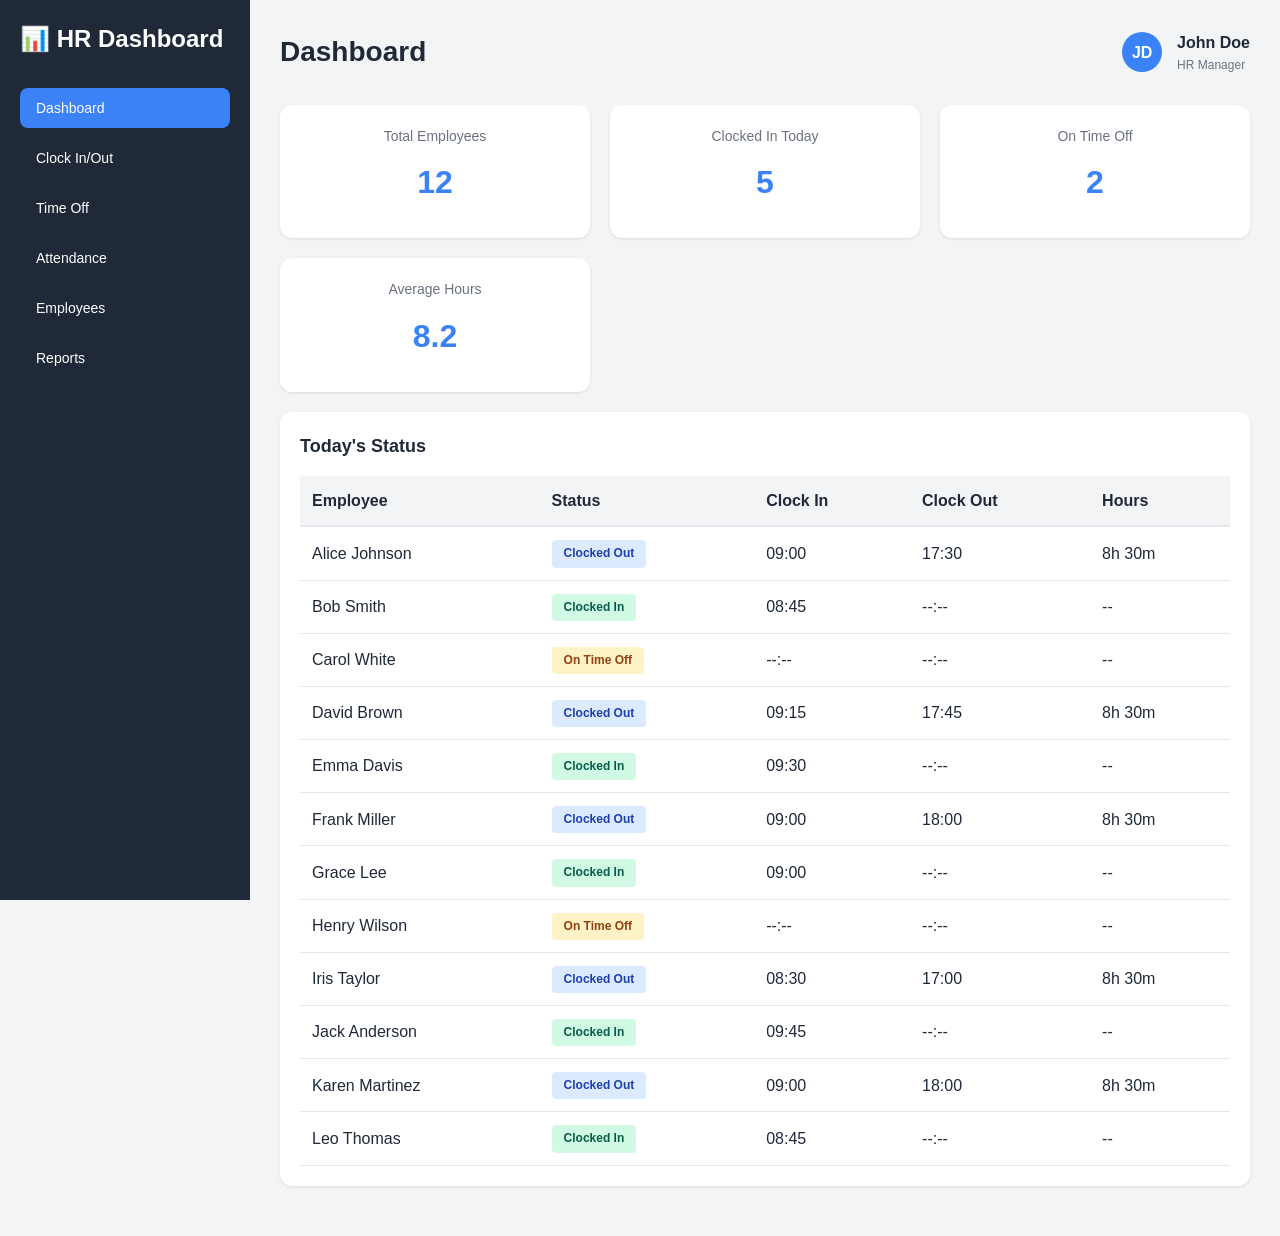
==== public/index.html @ 85c48a58 "Initial commit: Add HR Management Dashboard - Dashboard with employee statistics - Clock in/out trac" ====
<!DOCTYPE html>
<html lang="en">
<head>
    <meta charset="UTF-8">
    <meta name="viewport" content="width=device-width, initial-scale=1.0">
    <title>HR Management Dashboard</title>
    <link rel="stylesheet" href="styles.css">
</head>
<body>
    <div class="container">
        <!-- Sidebar -->
        <div class="sidebar">
            <div class="logo">📊 HR Dashboard</div>
            <nav class="nav">
                <button class="nav-item active" onclick="switchSection('dashboard')">Dashboard</button>
                <button class="nav-item" onclick="switchSection('clock')">Clock In/Out</button>
                <button class="nav-item" onclick="switchSection('timeoff')">Time Off</button>
                <button class="nav-item" onclick="switchSection('attendance')">Attendance</button>
                <button class="nav-item" onclick="switchSection('employees')">Employees</button>
                <button class="nav-item" onclick="switchSection('reports')">Reports</button>
            </nav>
        </div>

        <!-- Main Content -->
        <div class="main">
            <div class="header">
                <h1 id="page-title">Dashboard</h1>
                <div class="user-info">
                    <div class="avatar">JD</div>
                    <div>
                        <div style="font-weight: 600;">John Doe</div>
                        <div style="font-size: 12px; color: #6b7280;">HR Manager</div>
                    </div>
                </div>
            </div>

            <!-- Dashboard Section -->
            <div id="dashboard" class="section active">
                <div class="dashboard-grid">
                    <div class="stat-box">
                        <div class="stat-label">Total Employees</div>
                        <div class="stat-value" id="total-employees">12</div>
                    </div>
                    <div class="stat-box">
                        <div class="stat-label">Clocked In Today</div>
                        <div class="stat-value" id="clocked-in-count">8</div>
                    </div>
                    <div class="stat-box">
                        <div class="stat-label">On Time Off</div>
                        <div class="stat-value" id="on-timeoff-count">2</div>
                    </div>
                    <div class="stat-box">
                        <div class="stat-label">Average Hours</div>
                        <div class="stat-value" id="avg-hours">8.2</div>
                    </div>
                </div>

                <div class="card">
                    <div class="card-title">Today's Status</div>
                    <div class="table-responsive">
                        <table>
                            <thead>
                                <tr>
                                    <th>Employee</th>
                                    <th>Status</th>
                                    <th>Clock In</th>
                                    <th>Clock Out</th>
                                    <th>Hours</th>
                                </tr>
                            </thead>
                            <tbody id="today-status">
                            </tbody>
                        </table>
                    </div>
                </div>
            </div>

            <!-- Clock In/Out Section -->
            <div id="clock" class="section">
                <div class="clock-section">
                    <div class="clock-box">
                        <div class="status-badge status-clocked-out" id="current-status">Not Clocked In</div>
                        <div class="time-display" id="current-time">00:00:00</div>
                        <button class="btn btn-success" onclick="clockIn()">Clock In</button>
                        <button class="btn btn-danger" onclick="clockOut()" style="margin-left: 10px;">Clock Out</button>
                    </div>
                    <div class="clock-box">
                        <div style="margin-bottom: 15px;">
                            <h3 style="margin-bottom: 10px;">Today's Hours</h3>
                            <div style="font-size: 28px; font-weight: bold; color: var(--secondary);" id="today-hours">0h 0m</div>
                        </div>
                        <div style="text-align: left; background: var(--light); padding: 15px; border-radius: 8px;">
                            <div style="margin-bottom: 10px;">
                                <span style="font-weight: 600;">Clock In:</span> <span id="display-clock-in">--:--</span>
                            </div>
                            <div>
                                <span style="font-weight: 600;">Clock Out:</span> <span id="display-clock-out">--:--</span>
                            </div>
                        </div>
                    </div>
                </div>
            </div>

            <!-- Time Off Section -->
            <div id="timeoff" class="section">
                <div class="card">
                    <div class="card-title">Time Off Requests</div>
                    <button class="btn btn-primary" onclick="openTimeOffModal()">Request Time Off</button>
                    <div style="margin-top: 20px;">
                        <div class="table-responsive">
                            <table>
                                <thead>
                                    <tr>
                                        <th>Employee</th>
                                        <th>Type</th>
                                        <th>Start Date</th>
                                        <th>End Date</th>
                                        <th>Days</th>
                                        <th>Status</th>
                                    </tr>
                                </thead>
                                <tbody id="timeoff-list">
                                </tbody>
                            </table>
                        </div>
                    </div>
                </div>
            </div>

            <!-- Attendance Section -->
            <div id="attendance" class="section">
                <div class="card">
                    <div class="card-title">Attendance Overview</div>
                    <div class="table-responsive">
                        <table>
                            <thead>
                                <tr>
                                    <th>Employee</th>
                                    <th>Present Days</th>
                                    <th>Absent Days</th>
                                    <th>Attendance Rate</th>
                                    <th>Status</th>
                                </tr>
                            </thead>
                            <tbody id="attendance-list">
                            </tbody>
                        </table>
                    </div>
                </div>
            </div>

            <!-- Employees Section -->
            <div id="employees" class="section">
                <div class="card">
                    <div class="card-title">Employee Directory</div>
                    <button class="btn btn-primary" onclick="openEmployeeModal()">Add Employee</button>
                    <div style="margin-top: 20px;" id="employee-list">
                    </div>
                </div>
            </div>

            <!-- Reports Section -->
            <div id="reports" class="section">
                <div class="dashboard-grid">
                    <div class="card">
                        <div class="card-title">Monthly Report</div>
                        <div style="margin-bottom: 15px;">
                            <label>Select Month:</label>
                            <input type="month" id="report-month" value="2026-08">
                        </div>
                        <button class="btn btn-primary" onclick="generateReport()">Generate Report</button>
                        <div style="margin-top: 20px;" id="report-content"></div>
                    </div>
                </div>
            </div>
        </div>
    </div>

    <!-- Modal: Time Off Request -->
    <div id="timeoffModal" class="modal">
        <div class="modal-content">
            <div class="modal-header">Request Time Off</div>
            <div class="form-group">
                <label>Employee:</label>
                <select id="timeoff-employee">
                    <option>-- Select Employee --</option>
                </select>
            </div>
            <div class="form-group">
                <label>Type:</label>
                <select id="timeoff-type">
                    <option>Vacation</option>
                    <option>Sick Leave</option>
                    <option>Personal</option>
                    <option>Other</option>
                </select>
            </div>
            <div class="form-group">
                <label>Start Date:</label>
                <input type="date" id="timeoff-start">
            </div>
            <div class="form-group">
                <label>End Date:</label>
                <input type="date" id="timeoff-end">
            </div>
            <div class="form-group">
                <label>Reason:</label>
                <textarea id="timeoff-reason" rows="3"></textarea>
            </div>
            <div class="modal-footer">
                <button class="btn btn-secondary" onclick="closeTimeOffModal()">Cancel</button>
                <button class="btn btn-primary" onclick="submitTimeOff()">Submit</button>
            </div>
        </div>
    </div>

    <!-- Modal: Add Employee -->
    <div id="employeeModal" class="modal">
        <div class="modal-content">
            <div class="modal-header">Add Employee</div>
            <div class="form-group">
                <label>Name:</label>
                <input type="text" id="emp-name" placeholder="Full Name">
            </div>
            <div class="form-group">
                <label>Email:</label>
                <input type="email" id="emp-email" placeholder="Email Address">
            </div>
            <div class="form-group">
                <label>Position:</label>
                <input type="text" id="emp-position" placeholder="Job Position">
            </div>
            <div class="form-group">
                <label>Department:</label>
                <select id="emp-department">
                    <option>HR</option>
                    <option>Engineering</option>
                    <option>Sales</option>
                    <option>Marketing</option>
                    <option>Operations</option>
                </select>
            </div>
            <div class="form-group">
                <label>Vacation Days:</label>
                <input type="number" id="emp-vacation" placeholder="20" value="20">
            </div>
            <div class="modal-footer">
                <button class="btn btn-secondary" onclick="closeEmployeeModal()">Cancel</button>
                <button class="btn btn-primary" onclick="submitEmployee()">Add Employee</button>
            </div>
        </div>
    </div>

    <script src="app.js"></script>
</body>
</html>
---- public/styles.css ----
* {
    margin: 0;
    padding: 0;
    box-sizing: border-box;
}

:root {
    --primary: #3b82f6;
    --secondary: #10b981;
    --danger: #ef4444;
    --dark: #1f2937;
    --light: #f3f4f6;
    --border: #e5e7eb;
}

body {
    font-family: -apple-system, BlinkMacSystemFont, 'Segoe UI', Roboto, Oxygen, Ubuntu, Cantarell, sans-serif;
    background: var(--light);
    color: var(--dark);
    line-height: 1.6;
}

.container {
    display: flex;
    min-height: 100vh;
}

/* Sidebar */
.sidebar {
    width: 250px;
    background: var(--dark);
    color: white;
    padding: 20px;
    position: fixed;
    height: 100vh;
    overflow-y: auto;
}

.logo {
    font-size: 24px;
    font-weight: bold;
    margin-bottom: 30px;
    display: flex;
    align-items: center;
    gap: 10px;
}

.nav {
    display: flex;
    flex-direction: column;
    gap: 10px;
}

.nav-item {
    padding: 12px 16px;
    border-radius: 8px;
    cursor: pointer;
    transition: all 0.3s;
    border: none;
    background: transparent;
    color: white;
    font-size: 14px;
    text-align: left;
    width: 100%;
}

.nav-item:hover {
    background: rgba(255, 255, 255, 0.1);
}

.nav-item.active {
    background: var(--primary);
}

/* Main Content */
.main {
    margin-left: 250px;
    flex: 1;
    padding: 30px;
}

.header {
    display: flex;
    justify-content: space-between;
    align-items: center;
    margin-bottom: 30px;
    flex-wrap: wrap;
    gap: 20px;
}

h1 {
    font-size: 28px;
    color: var(--dark);
}

.user-info {
    display: flex;
    align-items: center;
    gap: 15px;
}

.avatar {
    width: 40px;
    height: 40px;
    border-radius: 50%;
    background: var(--primary);
    display: flex;
    align-items: center;
    justify-content: center;
    color: white;
    font-weight: bold;
}

/* Sections */
.section {
    display: none;
}

.section.active {
    display: block;
}

/* Cards */
.card {
    background: white;
    border-radius: 12px;
    padding: 20px;
    box-shadow: 0 1px 3px rgba(0, 0, 0, 0.1);
    margin-bottom: 20px;
}

.card-title {
    font-size: 18px;
    font-weight: 600;
    margin-bottom: 15px;
    color: var(--dark);
}

/* Dashboard Grid */
.dashboard-grid {
    display: grid;
    grid-template-columns: repeat(auto-fit, minmax(300px, 1fr));
    gap: 20px;
    margin-bottom: 20px;
}

.stat-box {
    background: white;
    padding: 20px;
    border-radius: 12px;
    box-shadow: 0 1px 3px rgba(0, 0, 0, 0.1);
    text-align: center;
}

.stat-value {
    font-size: 32px;
    font-weight: bold;
    color: var(--primary);
    margin: 10px 0;
}

.stat-label {
    font-size: 14px;
    color: #6b7280;
}

/* Clock In/Out */
.clock-section {
    display: flex;
    gap: 20px;
    margin-bottom: 20px;
    flex-wrap: wrap;
}

.clock-box {
    flex: 1;
    min-width: 250px;
    background: white;
    padding: 20px;
    border-radius: 12px;
    text-align: center;
    box-shadow: 0 1px 3px rgba(0, 0, 0, 0.1);
}

.time-display {
    font-size: 36px;
    font-weight: bold;
    margin: 15px 0;
    color: var(--dark);
    font-family: 'Courier New', monospace;
}

.status-badge {
    display: inline-block;
    padding: 8px 16px;
    border-radius: 20px;
    font-size: 12px;
    font-weight: 600;
    margin-bottom: 15px;
}

.status-clocked-in {
    background: #d1fae5;
    color: #065f46;
}

.status-clocked-out {
    background: #fee2e2;
    color: #7f1d1d;
}

/* Buttons */
.btn {
    padding: 10px 20px;
    border: none;
    border-radius: 8px;
    cursor: pointer;
    font-size: 14px;
    font-weight: 600;
    transition: all 0.3s;
}

.btn-primary {
    background: var(--primary);
    color: white;
}

.btn-primary:hover {
    background: #2563eb;
}

.btn-success {
    background: var(--secondary);
    color: white;
}

.btn-success:hover {
    background: #059669;
}

.btn-danger {
    background: var(--danger);
    color: white;
}

.btn-danger:hover {
    background: #dc2626;
}

.btn-secondary {
    background: #6b7280;
    color: white;
}

.btn-secondary:hover {
    background: #4b5563;
}

/* Table */
.table-responsive {
    overflow-x: auto;
}

table {
    width: 100%;
    border-collapse: collapse;
}

thead {
    background: var(--light);
}

th {
    padding: 12px;
    text-align: left;
    font-weight: 600;
    color: var(--dark);
    border-bottom: 2px solid var(--border);
}

td {
    padding: 12px;
    border-bottom: 1px solid var(--border);
}

tr:hover {
    background: var(--light);
}

/* Badges */
.badge {
    display: inline-block;
    padding: 4px 12px;
    border-radius: 4px;
    font-size: 12px;
    font-weight: 600;
}

.badge-success {
    background: #d1fae5;
    color: #065f46;
}

.badge-warning {
    background: #fef3c7;
    color: #92400e;
}

.badge-danger {
    background: #fee2e2;
    color: #7f1d1d;
}

.badge-info {
    background: #dbeafe;
    color: #1e40af;
}

/* Form */
.form-group {
    margin-bottom: 15px;
}

label {
    display: block;
    font-weight: 600;
    margin-bottom: 5px;
    color: var(--dark);
}

input, select, textarea {
    width: 100%;
    padding: 10px;
    border: 1px solid var(--border);
    border-radius: 8px;
    font-size: 14px;
    font-family: inherit;
}

input:focus, select:focus, textarea:focus {
    outline: none;
    border-color: var(--primary);
    box-shadow: 0 0 0 3px rgba(59, 130, 246, 0.1);
}

/* Modal */
.modal {
    display: none;
    position: fixed;
    top: 0;
    left: 0;
    right: 0;
    bottom: 0;
    background: rgba(0, 0, 0, 0.5);
    z-index: 1000;
    align-items: center;
    justify-content: center;
}

.modal.active {
    display: flex;
}

.modal-content {
    background: white;
    border-radius: 12px;
    padding: 30px;
    max-width: 500px;
    width: 90%;
    box-shadow: 0 10px 40px rgba(0, 0, 0, 0.2);
}

.modal-header {
    font-size: 20px;
    font-weight: 600;
    margin-bottom: 20px;
    color: var(--dark);
}

.modal-footer {
    display: flex;
    gap: 10px;
    justify-content: flex-end;
    margin-top: 20px;
}

/* List */
.employee-card {
    background: white;
    padding: 15px;
    border-radius: 8px;
    margin-bottom: 10px;
    display: flex;
    justify-content: space-between;
    align-items: center;
    border: 1px solid var(--border);
}

.employee-info {
    display: flex;
    align-items: center;
    gap: 15px;
}

.employee-details h3 {
    margin-bottom: 5px;
}

.employee-details p {
    font-size: 12px;
    color: #6b7280;
}

/* Responsive */
@media (max-width: 768px) {
    .sidebar {
        width: 200px;
        font-size: 14px;
    }

    .main {
        margin-left: 200px;
        padding: 15px;
    }

    h1 {
        font-size: 20px;
    }

    .dashboard-grid {
        grid-template-columns: 1fr;
    }

    .clock-section {
        flex-direction: column;
    }

    .table-responsive {
        font-size: 12px;
    }

    td, th {
        padding: 8px;
    }
}

@media (max-width: 600px) {
    .sidebar {
        width: 150px;
    }

    .main {
        margin-left: 150px;
    }

    .header {
        flex-direction: column;
        align-items: flex-start;
    }

    .employee-card {
        flex-direction: column;
        align-items: flex-start;
    }
}
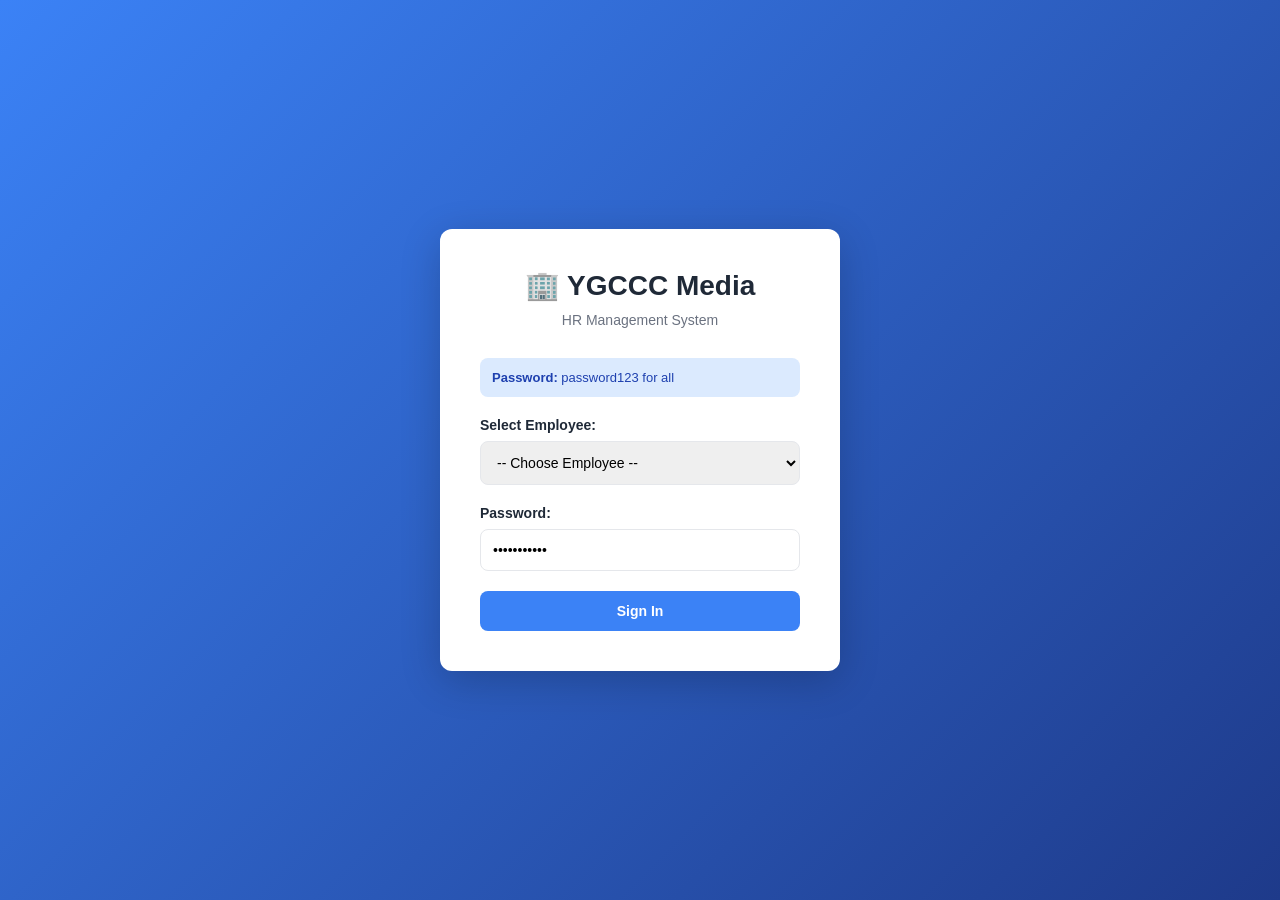
==== commit b4ae09e4: "Complete: Full HR Management System with all features - Working login with 11 employees - Dashboard " ====
--- a/public/index.html
+++ b/public/index.html
@@ -3,254 +3,527 @@
 <head>
     <meta charset="UTF-8">
     <meta name="viewport" content="width=device-width, initial-scale=1.0">
-    <title>HR Management Dashboard</title>
-    <link rel="stylesheet" href="styles.css">
+    <title>YGCCC Media - HR Management System</title>
+    <style>
+        * { margin: 0; padding: 0; box-sizing: border-box; }
+        :root {
+            --primary: #3b82f6;
+            --secondary: #10b981;
+            --danger: #ef4444;
+            --dark: #1f2937;
+            --light: #f3f4f6;
+        }
+        body {
+            font-family: -apple-system, BlinkMacSystemFont, 'Segoe UI', Roboto, sans-serif;
+            background: var(--light);
+            color: var(--dark);
+        }
+        .login-page {
+            display: flex;
+            align-items: center;
+            justify-content: center;
+            min-height: 100vh;
+            background: linear-gradient(135deg, var(--primary) 0%, #1e3a8a 100%);
+        }
+        .login-box {
+            background: white;
+            border-radius: 12px;
+            padding: 40px;
+            box-shadow: 0 10px 40px rgba(0, 0, 0, 0.2);
+            width: 100%;
+            max-width: 400px;
+        }
+        .login-box h1 { text-align: center; font-size: 28px; margin-bottom: 10px; }
+        .login-box p { text-align: center; color: #6b7280; margin-bottom: 30px; font-size: 14px; }
+        .form-group { margin-bottom: 20px; }
+        label { display: block; font-weight: 600; margin-bottom: 8px; font-size: 14px; }
+        input, select { width: 100%; padding: 12px; border: 1px solid #e5e7eb; border-radius: 8px; font-size: 14px; font-family: inherit; }
+        input:focus, select:focus { outline: none; border-color: var(--primary); box-shadow: 0 0 0 3px rgba(59, 130, 246, 0.1); }
+        .btn { width: 100%; padding: 12px; border: none; border-radius: 8px; font-size: 14px; font-weight: 600; cursor: pointer; transition: all 0.3s; background: var(--primary); color: white; }
+        .btn:hover { background: #2563eb; }
+        .error { background: #fee2e2; color: #7f1d1d; padding: 12px; border-radius: 8px; margin-bottom: 20px; display: none; }
+        .error.show { display: block; }
+        .info-box { background: #dbeafe; color: #1e40af; padding: 12px; border-radius: 8px; margin-bottom: 20px; font-size: 13px; }
+
+        .dashboard-page { display: none; }
+        .dashboard-page.active { display: flex; min-height: 100vh; }
+        .sidebar { width: 250px; background: var(--dark); color: white; padding: 20px; height: 100vh; overflow-y: auto; position: fixed; }
+        .sidebar h2 { font-size: 20px; margin-bottom: 20px; }
+        .user-info { background: rgba(255, 255, 255, 0.1); padding: 12px; border-radius: 8px; margin-bottom: 20px; font-size: 13px; }
+        .user-info .name { font-weight: 600; margin-bottom: 5px; }
+        .nav { display: flex; flex-direction: column; gap: 10px; }
+        .nav-btn { padding: 12px 16px; border: none; background: rgba(255, 255, 255, 0.1); color: white; border-radius: 8px; cursor: pointer; text-align: left; font-size: 14px; transition: all 0.3s; }
+        .nav-btn:hover { background: rgba(255, 255, 255, 0.2); }
+        .nav-btn.active { background: var(--primary); }
+        .admin-section { margin-top: 20px; padding-top: 20px; border-top: 1px solid rgba(255, 255, 255, 0.1); display: none; }
+        .admin-section.active { display: block; }
+        .logout-btn { width: 100%; padding: 12px; background: var(--danger); color: white; border: none; border-radius: 8px; cursor: pointer; font-weight: 600; margin-top: 20px; }
+        .main-content { margin-left: 250px; flex: 1; padding: 30px; overflow-y: auto; }
+        h1 { font-size: 28px; margin-bottom: 30px; }
+        .section { display: none; }
+        .section.active { display: block; }
+        .card { background: white; border-radius: 12px; padding: 20px; box-shadow: 0 1px 3px rgba(0, 0, 0, 0.1); margin-bottom: 20px; }
+        table { width: 100%; border-collapse: collapse; margin-top: 15px; }
+        th { padding: 12px; text-align: left; font-weight: 600; background: var(--light); border-bottom: 2px solid #e5e7eb; }
+        td { padding: 12px; border-bottom: 1px solid #e5e7eb; }
+        tr:hover { background: var(--light); }
+        .badge { display: inline-block; padding: 4px 12px; border-radius: 4px; font-size: 12px; font-weight: 600; }
+        .badge-admin { background: #fef3c7; color: #92400e; }
+        .badge-employee { background: #d1fae5; color: #065f46; }
+        .btn-small { padding: 6px 12px; font-size: 12px; width: auto; background: var(--primary); color: white; border: none; border-radius: 6px; cursor: pointer; margin-right: 5px; }
+        .btn-small.danger { background: var(--danger); }
+        .modal { display: none; position: fixed; top: 0; left: 0; right: 0; bottom: 0; background: rgba(0, 0, 0, 0.5); z-index: 1000; align-items: center; justify-content: center; }
+        .modal.active { display: flex; }
+        .modal-content { background: white; border-radius: 12px; padding: 30px; max-width: 500px; width: 90%; box-shadow: 0 10px 40px rgba(0, 0, 0, 0.2); }
+        .modal-header { font-size: 20px; font-weight: 600; margin-bottom: 20px; }
+        .modal-footer { display: flex; gap: 10px; justify-content: flex-end; margin-top: 20px; }
+    </style>
 </head>
 <body>
-    <div class="container">
-        <!-- Sidebar -->
-        <div class="sidebar">
-            <div class="logo">📊 HR Dashboard</div>
-            <nav class="nav">
-                <button class="nav-item active" onclick="switchSection('dashboard')">Dashboard</button>
-                <button class="nav-item" onclick="switchSection('clock')">Clock In/Out</button>
-                <button class="nav-item" onclick="switchSection('timeoff')">Time Off</button>
-                <button class="nav-item" onclick="switchSection('attendance')">Attendance</button>
-                <button class="nav-item" onclick="switchSection('employees')">Employees</button>
-                <button class="nav-item" onclick="switchSection('reports')">Reports</button>
-            </nav>
-        </div>
-
-        <!-- Main Content -->
-        <div class="main">
-            <div class="header">
-                <h1 id="page-title">Dashboard</h1>
-                <div class="user-info">
-                    <div class="avatar">JD</div>
-                    <div>
-                        <div style="font-weight: 600;">John Doe</div>
-                        <div style="font-size: 12px; color: #6b7280;">HR Manager</div>
-                    </div>
+
+<!-- LOGIN PAGE -->
+<div id="loginPage" class="login-page">
+    <div class="login-box">
+        <h1>🏢 YGCCC Media</h1>
+        <p>HR Management System</p>
+        <div class="info-box"><strong>Password:</strong> password123 for all</div>
+        <div id="errorMsg" class="error"></div>
+        <div class="form-group">
+            <label>Select Employee:</label>
+            <select id="employeeSelect">
+                <option value="">-- Choose Employee --</option>
+            </select>
+        </div>
+        <div class="form-group">
+            <label>Password:</label>
+            <input type="password" id="passwordInput" value="password123">
+        </div>
+        <button class="btn" onclick="handleLogin()">Sign In</button>
+    </div>
+</div>
+
+<!-- DASHBOARD -->
+<div id="dashboardPage" class="dashboard-page">
+    <div class="sidebar">
+        <h2>📊 HR System</h2>
+        <div class="user-info">
+            <div class="name" id="userName">User</div>
+            <div id="userRole">Employee</div>
+        </div>
+
+        <nav class="nav">
+            <button class="nav-btn active" onclick="switchPage('dashboard')">📊 Dashboard</button>
+            <button class="nav-btn" onclick="switchPage('clock')">⏰ Clock In/Out</button>
+            <button class="nav-btn" onclick="switchPage('timeoff')">🗓️ Time Off</button>
+        </nav>
+
+        <div id="adminPanel" class="admin-section">
+            <div style="font-size: 12px; font-weight: 600; margin-bottom: 10px; opacity: 0.7;">ADMIN ONLY</div>
+            <button class="nav-btn" onclick="switchPage('manage')">✏️ Manage Employees</button>
+            <button class="nav-btn" onclick="switchPage('approvals')">✅ Leave Approvals</button>
+        </div>
+
+        <button class="logout-btn" onclick="handleLogout()">Logout</button>
+    </div>
+
+    <div class="main-content">
+        <!-- DASHBOARD SECTION -->
+        <div id="dashboard" class="section active">
+            <h1>Dashboard</h1>
+            <div class="card">
+                <h2>Welcome, <span id="dashboardName">User</span>!</h2>
+                <p style="color: #6b7280; margin-top: 10px;">Role: <strong id="dashboardRole">Employee</strong></p>
+            </div>
+        </div>
+
+        <!-- CLOCK IN/OUT SECTION -->
+        <div id="clock" class="section">
+            <h1>Clock In/Out</h1>
+            <div class="card">
+                <div style="font-size: 48px; font-weight: bold; text-align: center; margin: 30px 0;" id="clockTime">00:00:00</div>
+                <div style="text-align: center;">
+                    <button class="btn" style="width: auto; padding: 12px 30px; margin-right: 10px;" onclick="clockIn()">✓ Clock In</button>
+                    <button class="btn" style="width: auto; padding: 12px 30px; background: var(--danger);" onclick="clockOut()">✕ Clock Out</button>
+                </div>
+                <div style="margin-top: 30px; padding: 20px; background: var(--light); border-radius: 8px;">
+                    <p><strong>Clock In:</strong> <span id="inTime">--:--</span></p>
+                    <p><strong>Clock Out:</strong> <span id="outTime">--:--</span></p>
+                    <p><strong>Hours Today:</strong> <span id="hoursToday">0h 0m</span></p>
                 </div>
             </div>
-
-            <!-- Dashboard Section -->
-            <div id="dashboard" class="section active">
-                <div class="dashboard-grid">
-                    <div class="stat-box">
-                        <div class="stat-label">Total Employees</div>
-                        <div class="stat-value" id="total-employees">12</div>
-                    </div>
-                    <div class="stat-box">
-                        <div class="stat-label">Clocked In Today</div>
-                        <div class="stat-value" id="clocked-in-count">8</div>
-                    </div>
-                    <div class="stat-box">
-                        <div class="stat-label">On Time Off</div>
-                        <div class="stat-value" id="on-timeoff-count">2</div>
-                    </div>
-                    <div class="stat-box">
-                        <div class="stat-label">Average Hours</div>
-                        <div class="stat-value" id="avg-hours">8.2</div>
-                    </div>
-                </div>
-
-                <div class="card">
-                    <div class="card-title">Today's Status</div>
-                    <div class="table-responsive">
-                        <table>
-                            <thead>
-                                <tr>
-                                    <th>Employee</th>
-                                    <th>Status</th>
-                                    <th>Clock In</th>
-                                    <th>Clock Out</th>
-                                    <th>Hours</th>
-                                </tr>
-                            </thead>
-                            <tbody id="today-status">
-                            </tbody>
-                        </table>
-                    </div>
-                </div>
+        </div>
+
+        <!-- TIME OFF SECTION -->
+        <div id="timeoff" class="section">
+            <h1>Time Off</h1>
+            <div class="card">
+                <button class="btn" style="width: auto; margin-bottom: 20px;" onclick="openTimeOffModal()">+ Request Time Off</button>
+                <div id="timeoffRequests"></div>
             </div>
-
-            <!-- Clock In/Out Section -->
-            <div id="clock" class="section">
-                <div class="clock-section">
-                    <div class="clock-box">
-                        <div class="status-badge status-clocked-out" id="current-status">Not Clocked In</div>
-                        <div class="time-display" id="current-time">00:00:00</div>
-                        <button class="btn btn-success" onclick="clockIn()">Clock In</button>
-                        <button class="btn btn-danger" onclick="clockOut()" style="margin-left: 10px;">Clock Out</button>
-                    </div>
-                    <div class="clock-box">
-                        <div style="margin-bottom: 15px;">
-                            <h3 style="margin-bottom: 10px;">Today's Hours</h3>
-                            <div style="font-size: 28px; font-weight: bold; color: var(--secondary);" id="today-hours">0h 0m</div>
-                        </div>
-                        <div style="text-align: left; background: var(--light); padding: 15px; border-radius: 8px;">
-                            <div style="margin-bottom: 10px;">
-                                <span style="font-weight: 600;">Clock In:</span> <span id="display-clock-in">--:--</span>
-                            </div>
-                            <div>
-                                <span style="font-weight: 600;">Clock Out:</span> <span id="display-clock-out">--:--</span>
-                            </div>
-                        </div>
-                    </div>
-                </div>
+        </div>
+
+        <!-- ADMIN: MANAGE EMPLOYEES -->
+        <div id="manage" class="section">
+            <h1>Manage Employees</h1>
+            <div class="card">
+                <button class="btn" style="width: auto; margin-bottom: 20px;" onclick="openAddEmployeeModal()">+ Add Employee</button>
+                <table>
+                    <thead>
+                        <tr><th>Name</th><th>Department</th><th>Position</th><th>Role</th><th>Action</th></tr>
+                    </thead>
+                    <tbody id="manageTable"></tbody>
+                </table>
             </div>
-
-            <!-- Time Off Section -->
-            <div id="timeoff" class="section">
-                <div class="card">
-                    <div class="card-title">Time Off Requests</div>
-                    <button class="btn btn-primary" onclick="openTimeOffModal()">Request Time Off</button>
-                    <div style="margin-top: 20px;">
-                        <div class="table-responsive">
-                            <table>
-                                <thead>
-                                    <tr>
-                                        <th>Employee</th>
-                                        <th>Type</th>
-                                        <th>Start Date</th>
-                                        <th>End Date</th>
-                                        <th>Days</th>
-                                        <th>Status</th>
-                                    </tr>
-                                </thead>
-                                <tbody id="timeoff-list">
-                                </tbody>
-                            </table>
-                        </div>
-                    </div>
-                </div>
+        </div>
+
+        <!-- ADMIN: APPROVALS -->
+        <div id="approvals" class="section">
+            <h1>Leave Approvals</h1>
+            <div class="card" id="approvalsContainer"></div>
+        </div>
+    </div>
+</div>
+
+<!-- MODALS -->
+<div id="timeOffModal" class="modal">
+    <div class="modal-content">
+        <div class="modal-header">Request Time Off</div>
+        <div class="form-group">
+            <label>Leave Type:</label>
+            <select id="leaveType">
+                <option>Vacation</option>
+                <option>Sick Leave</option>
+                <option>Personal</option>
+            </select>
+        </div>
+        <div class="form-group">
+            <label>Start Date:</label>
+            <input type="date" id="startDate">
+        </div>
+        <div class="form-group">
+            <label>End Date:</label>
+            <input type="date" id="endDate">
+        </div>
+        <div class="modal-footer">
+            <button class="btn" style="width: auto;" onclick="closeTimeOffModal()">Cancel</button>
+            <button class="btn" style="width: auto; background: var(--secondary);" onclick="submitTimeOff()">Submit</button>
+        </div>
+    </div>
+</div>
+
+<div id="addEmployeeModal" class="modal">
+    <div class="modal-content">
+        <div class="modal-header">Add Employee</div>
+        <div class="form-group">
+            <label>Name:</label>
+            <input type="text" id="newEmpName" placeholder="Full Name">
+        </div>
+        <div class="form-group">
+            <label>Department:</label>
+            <input type="text" id="newEmpDept" placeholder="Department">
+        </div>
+        <div class="form-group">
+            <label>Position:</label>
+            <input type="text" id="newEmpPos" placeholder="Position">
+        </div>
+        <div class="form-group">
+            <label>Role:</label>
+            <select id="newEmpRole">
+                <option value="employee">Employee</option>
+                <option value="admin">Admin</option>
+            </select>
+        </div>
+        <div class="modal-footer">
+            <button class="btn" style="width: auto;" onclick="closeAddEmployeeModal()">Cancel</button>
+            <button class="btn" style="width: auto; background: var(--secondary);" onclick="addEmployee()">Add</button>
+        </div>
+    </div>
+</div>
+
+<script>
+const employeeData = [
+    { id: 1, name: 'George Yu', dept: 'Executive', position: 'CEO', role: 'admin', pass: 'password123' },
+    { id: 2, name: 'Lizzy Loren Jangao', dept: 'Finance', position: 'Accounting', role: 'employee', pass: 'password123' },
+    { id: 3, name: 'Karoline San Miguel', dept: 'YDS', position: 'Project Manager', role: 'employee', pass: 'password123' },
+    { id: 4, name: 'Myka Hosmillo', dept: 'YD', position: 'Outreach', role: 'employee', pass: 'password123' },
+    { id: 5, name: 'Muhammad Bin Taimur', dept: 'Engineering', position: 'Automations Engineer', role: 'employee', pass: 'password123' },
+    { id: 6, name: 'HR Manager', dept: 'HR', position: 'Manager', role: 'admin', pass: 'password123' },
+    { id: 7, name: 'Eryl Karl Agustin', dept: 'YDS & HR', position: 'Project Manager & HR', role: 'employee', pass: 'password123' },
+    { id: 8, name: 'Aditya Yata', dept: 'AHS', position: 'Project Manager', role: 'employee', pass: 'password123' },
+    { id: 9, name: 'Demir Dumanlar', dept: 'YGCCC', position: 'Operations Slate', role: 'employee', pass: 'password123' },
+    { id: 10, name: 'Ann', dept: 'Finance', position: 'Accounting Lead', role: 'employee', pass: 'password123' },
+    { id: 11, name: 'Konstantin', dept: 'AHS', position: 'Co-founder', role: 'admin', pass: 'password123' }
+];
+
+let currentUser = null;
+let leaveRequests = [];
+let userClockIn = null;
+let userClockOut = null;
+
+function populateEmployees() {
+    const select = document.getElementById('employeeSelect');
+    select.innerHTML = '<option value="">-- Choose Employee --</option>';
+    employeeData.forEach(emp => {
+        const option = document.createElement('option');
+        option.value = emp.id;
+        option.textContent = emp.name;
+        select.appendChild(option);
+    });
+}
+
+function handleLogin() {
+    const empId = document.getElementById('employeeSelect').value;
+    const password = document.getElementById('passwordInput').value;
+    const errorMsg = document.getElementById('errorMsg');
+
+    if (!empId) {
+        errorMsg.textContent = '⚠️ Please select an employee';
+        errorMsg.classList.add('show');
+        return;
+    }
+
+    const emp = employeeData.find(e => e.id == empId);
+    if (emp && emp.pass === password) {
+        currentUser = emp;
+        errorMsg.classList.remove('show');
+        showDashboard();
+    } else {
+        errorMsg.textContent = '❌ Invalid password';
+        errorMsg.classList.add('show');
+    }
+}
+
+function showDashboard() {
+    document.getElementById('loginPage').style.display = 'none';
+    document.getElementById('dashboardPage').classList.add('active');
+    document.getElementById('userName').textContent = currentUser.name;
+    document.getElementById('dashboardName').textContent = currentUser.name;
+    document.getElementById('dashboardRole').textContent = currentUser.role.toUpperCase();
+    document.getElementById('userRole').textContent = '👨‍💼 ' + (currentUser.role === 'admin' ? 'Admin' : 'Employee');
+
+    if (currentUser.role === 'admin') {
+        document.getElementById('adminPanel').classList.add('active');
+        renderManage();
+        renderApprovals();
+    } else {
+        document.getElementById('adminPanel').classList.remove('active');
+    }
+
+    updateClock();
+    setInterval(updateClock, 1000);
+}
+
+function handleLogout() {
+    currentUser = null;
+    document.getElementById('dashboardPage').classList.remove('active');
+    document.getElementById('loginPage').style.display = 'flex';
+    document.getElementById('employeeSelect').value = '';
+}
+
+function switchPage(pageId) {
+    const adminPages = ['manage', 'approvals'];
+    if (adminPages.includes(pageId) && currentUser.role !== 'admin') {
+        alert('❌ Admin only');
+        return;
+    }
+
+    document.querySelectorAll('.section').forEach(s => s.classList.remove('active'));
+    document.querySelectorAll('.nav-btn').forEach(b => b.classList.remove('active'));
+    document.getElementById(pageId).classList.add('active');
+    event.target.classList.add('active');
+}
+
+function updateClock() {
+    const now = new Date();
+    document.getElementById('clockTime').textContent = now.toLocaleTimeString();
+}
+
+function clockIn() {
+    userClockIn = new Date();
+    const time = userClockIn.toLocaleTimeString([], {hour: '2-digit', minute:'2-digit', hour12: false});
+    document.getElementById('inTime').textContent = time;
+    alert('✅ Clocked in at ' + time);
+}
+
+function clockOut() {
+    if (!userClockIn) {
+        alert('⚠️ Clock in first');
+        return;
+    }
+    userClockOut = new Date();
+    const time = userClockOut.toLocaleTimeString([], {hour: '2-digit', minute:'2-digit', hour12: false});
+    document.getElementById('outTime').textContent = time;
+    const h = Math.floor((userClockOut - userClockIn) / 3600000);
+    const m = Math.floor(((userClockOut - userClockIn) % 3600000) / 60000);
+    document.getElementById('hoursToday').textContent = h + 'h ' + m + 'm';
+    alert('✅ Clocked out at ' + time);
+}
+
+function openTimeOffModal() {
+    document.getElementById('timeOffModal').classList.add('active');
+}
+
+function closeTimeOffModal() {
+    document.getElementById('timeOffModal').classList.remove('active');
+}
+
+function submitTimeOff() {
+    const type = document.getElementById('leaveType').value;
+    const start = document.getElementById('startDate').value;
+    const end = document.getElementById('endDate').value;
+
+    if (!start || !end) {
+        alert('⚠️ Please fill in all dates');
+        return;
+    }
+
+    leaveRequests.push({
+        id: leaveRequests.length + 1,
+        empId: currentUser.id,
+        empName: currentUser.name,
+        type: type,
+        start: start,
+        end: end,
+        status: 'pending',
+        requestDate: new Date().toLocaleDateString()
+    });
+
+    alert('✅ Time off request submitted!');
+    closeTimeOffModal();
+    renderTimeOff();
+}
+
+function renderTimeOff() {
+    const myRequests = leaveRequests.filter(r => r.empId === currentUser.id);
+    const container = document.getElementById('timeoffRequests');
+
+    if (myRequests.length === 0) {
+        container.innerHTML = '<p style="color: #6b7280;">No requests yet</p>';
+        return;
+    }
+
+    container.innerHTML = myRequests.map(r => `
+        <div style="padding: 15px; background: var(--light); border-radius: 8px; margin-bottom: 10px;">
+            <p><strong>${r.type}</strong> - ${r.start} to ${r.end}</p>
+            <p style="font-size: 12px; color: #6b7280;">Requested: ${r.requestDate}</p>
+            <span style="display: inline-block; padding: 4px 12px; border-radius: 4px; font-size: 12px; background: #fef3c7; color: #92400e;">${r.status.toUpperCase()}</span>
+        </div>
+    `).join('');
+}
+
+function openAddEmployeeModal() {
+    document.getElementById('addEmployeeModal').classList.add('active');
+}
+
+function closeAddEmployeeModal() {
+    document.getElementById('addEmployeeModal').classList.remove('active');
+}
+
+function addEmployee() {
+    const name = document.getElementById('newEmpName').value.trim();
+    const dept = document.getElementById('newEmpDept').value.trim();
+    const pos = document.getElementById('newEmpPos').value.trim();
+    const role = document.getElementById('newEmpRole').value;
+
+    if (!name || !dept || !pos) {
+        alert('⚠️ Please fill in all fields');
+        return;
+    }
+
+    const newId = Math.max(...employeeData.map(e => e.id)) + 1;
+    employeeData.push({
+        id: newId,
+        name: name,
+        dept: dept,
+        position: pos,
+        role: role,
+        pass: 'password123'
+    });
+
+    alert('✅ Employee added!');
+    closeAddEmployeeModal();
+    populateEmployees();
+    renderManage();
+}
+
+function deleteEmployee(id) {
+    if (confirm('Delete this employee?')) {
+        const index = employeeData.findIndex(e => e.id === id);
+        if (index > -1) {
+            employeeData.splice(index, 1);
+            alert('✅ Employee deleted!');
+            populateEmployees();
+            renderManage();
+        }
+    }
+}
+
+function renderManage() {
+    const tbody = document.getElementById('manageTable');
+    tbody.innerHTML = employeeData.map(e => `
+        <tr>
+            <td>${e.name}</td>
+            <td>${e.dept}</td>
+            <td>${e.position}</td>
+            <td><span class="badge ${e.role === 'admin' ? 'badge-admin' : 'badge-employee'}">${e.role.toUpperCase()}</span></td>
+            <td><button class="btn-small danger" onclick="deleteEmployee(${e.id})">Delete</button></td>
+        </tr>
+    `).join('');
+}
+
+function renderApprovals() {
+    const pending = leaveRequests.filter(r => r.status === 'pending');
+    const container = document.getElementById('approvalsContainer');
+
+    if (pending.length === 0) {
+        container.innerHTML = '<p style="color: #6b7280;">No pending requests</p>';
+        return;
+    }
+
+    container.innerHTML = pending.map(r => `
+        <div style="padding: 15px; background: var(--light); border-radius: 8px; margin-bottom: 10px; display: flex; justify-content: space-between; align-items: center;">
+            <div>
+                <p><strong>${r.empName}</strong> - ${r.type}</p>
+                <p style="font-size: 12px; color: #6b7280;">${r.start} to ${r.end}</p>
             </div>
-
-            <!-- Attendance Section -->
-            <div id="attendance" class="section">
-                <div class="card">
-                    <div class="card-title">Attendance Overview</div>
-                    <div class="table-responsive">
-                        <table>
-                            <thead>
-                                <tr>
-                                    <th>Employee</th>
-                                    <th>Present Days</th>
-                                    <th>Absent Days</th>
-                                    <th>Attendance Rate</th>
-                                    <th>Status</th>
-                                </tr>
-                            </thead>
-                            <tbody id="attendance-list">
-                            </tbody>
-                        </table>
-                    </div>
-                </div>
+            <div>
+                <button class="btn-small" onclick="approveRequest(${r.id})">Approve</button>
+                <button class="btn-small danger" onclick="rejectRequest(${r.id})">Reject</button>
             </div>
-
-            <!-- Employees Section -->
-            <div id="employees" class="section">
-                <div class="card">
-                    <div class="card-title">Employee Directory</div>
-                    <button class="btn btn-primary" onclick="openEmployeeModal()">Add Employee</button>
-                    <div style="margin-top: 20px;" id="employee-list">
-                    </div>
-                </div>
-            </div>
-
-            <!-- Reports Section -->
-            <div id="reports" class="section">
-                <div class="dashboard-grid">
-                    <div class="card">
-                        <div class="card-title">Monthly Report</div>
-                        <div style="margin-bottom: 15px;">
-                            <label>Select Month:</label>
-                            <input type="month" id="report-month" value="2026-08">
-                        </div>
-                        <button class="btn btn-primary" onclick="generateReport()">Generate Report</button>
-                        <div style="margin-top: 20px;" id="report-content"></div>
-                    </div>
-                </div>
-            </div>
-        </div>
-    </div>
-
-    <!-- Modal: Time Off Request -->
-    <div id="timeoffModal" class="modal">
-        <div class="modal-content">
-            <div class="modal-header">Request Time Off</div>
-            <div class="form-group">
-                <label>Employee:</label>
-                <select id="timeoff-employee">
-                    <option>-- Select Employee --</option>
-                </select>
-            </div>
-            <div class="form-group">
-                <label>Type:</label>
-                <select id="timeoff-type">
-                    <option>Vacation</option>
-                    <option>Sick Leave</option>
-                    <option>Personal</option>
-                    <option>Other</option>
-                </select>
-            </div>
-            <div class="form-group">
-                <label>Start Date:</label>
-                <input type="date" id="timeoff-start">
-            </div>
-            <div class="form-group">
-                <label>End Date:</label>
-                <input type="date" id="timeoff-end">
-            </div>
-            <div class="form-group">
-                <label>Reason:</label>
-                <textarea id="timeoff-reason" rows="3"></textarea>
-            </div>
-            <div class="modal-footer">
-                <button class="btn btn-secondary" onclick="closeTimeOffModal()">Cancel</button>
-                <button class="btn btn-primary" onclick="submitTimeOff()">Submit</button>
-            </div>
-        </div>
-    </div>
-
-    <!-- Modal: Add Employee -->
-    <div id="employeeModal" class="modal">
-        <div class="modal-content">
-            <div class="modal-header">Add Employee</div>
-            <div class="form-group">
-                <label>Name:</label>
-                <input type="text" id="emp-name" placeholder="Full Name">
-            </div>
-            <div class="form-group">
-                <label>Email:</label>
-                <input type="email" id="emp-email" placeholder="Email Address">
-            </div>
-            <div class="form-group">
-                <label>Position:</label>
-                <input type="text" id="emp-position" placeholder="Job Position">
-            </div>
-            <div class="form-group">
-                <label>Department:</label>
-                <select id="emp-department">
-                    <option>HR</option>
-                    <option>Engineering</option>
-                    <option>Sales</option>
-                    <option>Marketing</option>
-                    <option>Operations</option>
-                </select>
-            </div>
-            <div class="form-group">
-                <label>Vacation Days:</label>
-                <input type="number" id="emp-vacation" placeholder="20" value="20">
-            </div>
-            <div class="modal-footer">
-                <button class="btn btn-secondary" onclick="closeEmployeeModal()">Cancel</button>
-                <button class="btn btn-primary" onclick="submitEmployee()">Add Employee</button>
-            </div>
-        </div>
-    </div>
-
-    <script src="app.js"></script>
+        </div>
+    `).join('');
+}
+
+function approveRequest(id) {
+    const req = leaveRequests.find(r => r.id === id);
+    if (req) {
+        req.status = 'approved';
+        alert('✅ Request approved!');
+        renderApprovals();
+    }
+}
+
+function rejectRequest(id) {
+    const req = leaveRequests.find(r => r.id === id);
+    if (req) {
+        req.status = 'rejected';
+        alert('❌ Request rejected!');
+        renderApprovals();
+    }
+}
+
+window.onclick = (e) => {
+    const modals = ['timeOffModal', 'addEmployeeModal'];
+    modals.forEach(id => {
+        if (e.target === document.getElementById(id)) {
+            document.getElementById(id).classList.remove('active');
+        }
+    });
+};
+
+// Initialize
+populateEmployees();
+</script>
+
 </body>
-</html>+</html>
